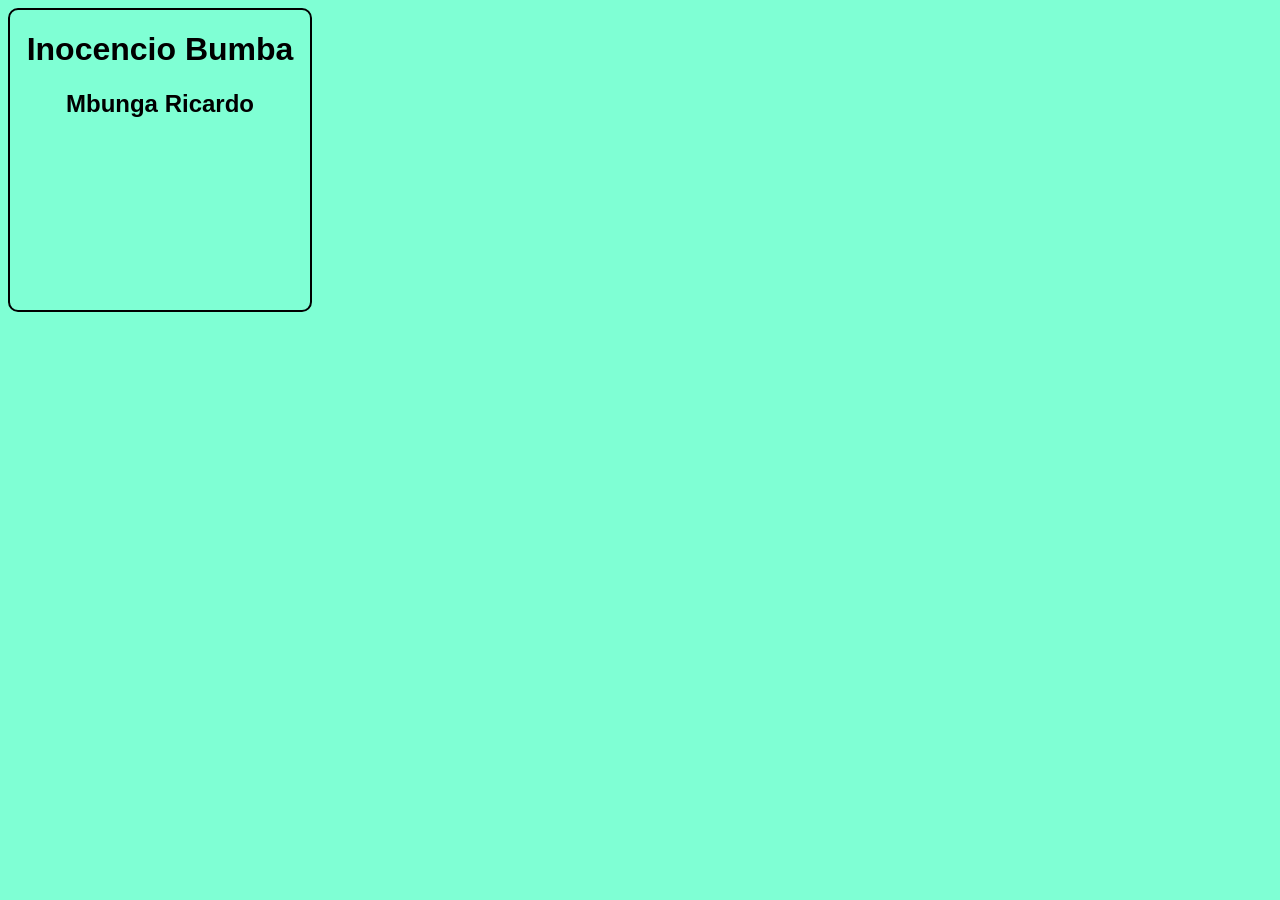
==== index.html @ 8372e93f "Enviar" ====
<!DOCTYPE html>
<html lang="en">
<head>
    <meta charset="UTF-8">
    <meta name="viewport" content="width=device-width, initial-scale=1.0">
    <title>Aula GitHub</title>
</head>
<style>
    body{
        background-color: aquamarine;
        text-align: center;
        height: 300px;
        width: 300px;
        font-family: Arial, Helvetica, sans-serif;
        border: 2px solid black;
        border-radius: 10px;
        
    }
</style>
<body>
    
    <h1>Inocencio Bumba</h1>
    <h2>Mbunga Ricardo</h2>

</body>
</html>
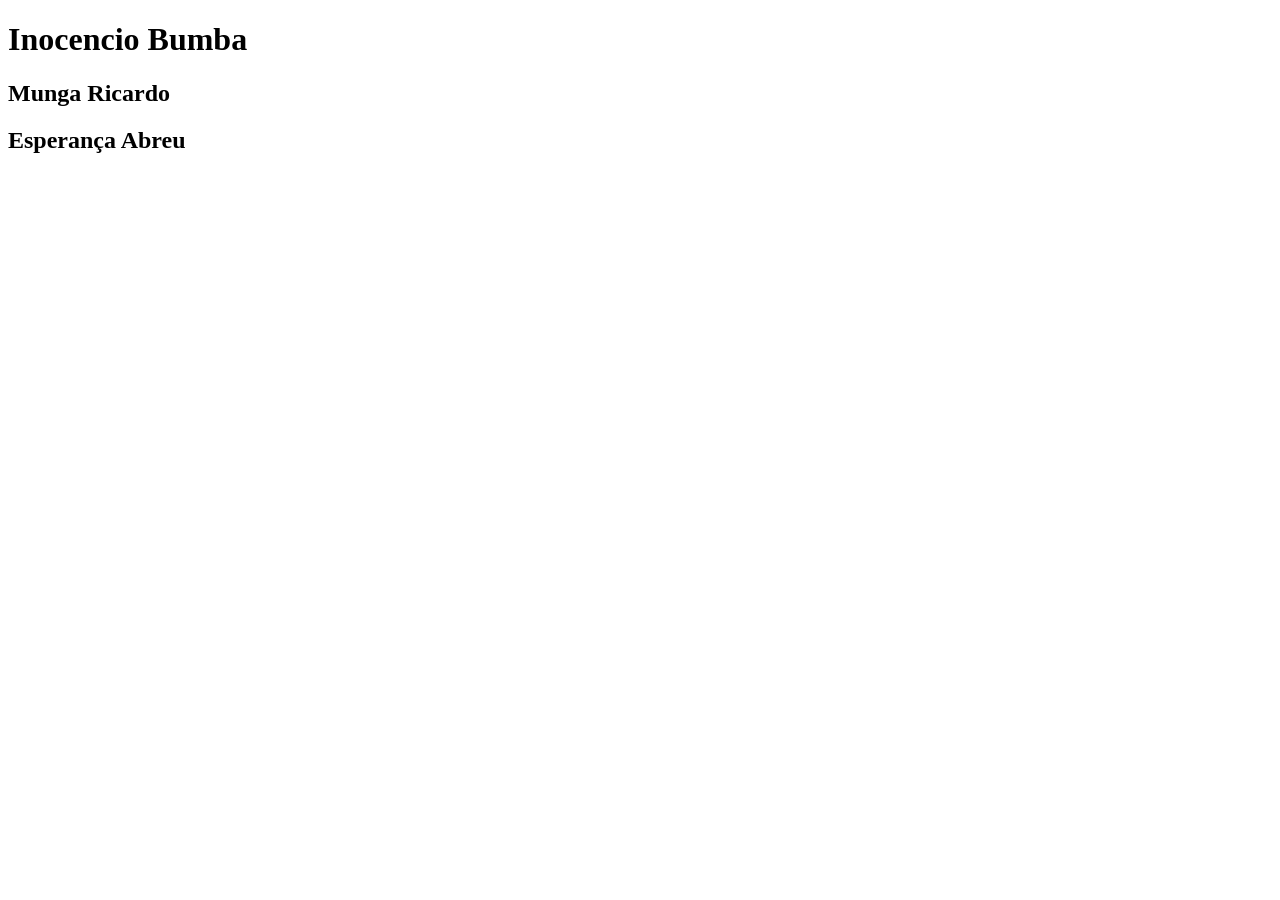
==== commit 000c084d: "yggg" ====
--- a/index.html
+++ b/index.html
@@ -5,22 +5,13 @@
     <meta name="viewport" content="width=device-width, initial-scale=1.0">
     <title>Aula GitHub</title>
 </head>
-<style>
-    body{
-        background-color: aquamarine;
-        text-align: center;
-        height: 300px;
-        width: 300px;
-        font-family: Arial, Helvetica, sans-serif;
-        border: 2px solid black;
-        border-radius: 10px;
-        
-    }
-</style>
 <body>
-    
+    <div class="cabecalho">
+        <div class="log"></div>
     <h1>Inocencio Bumba</h1>
-    <h2>Mbunga Ricardo</h2>
+    <h2>Munga Ricardo</h2>
+    <h2>Esperança Abreu</h2>
+</div>
 
 </body>
 </html>
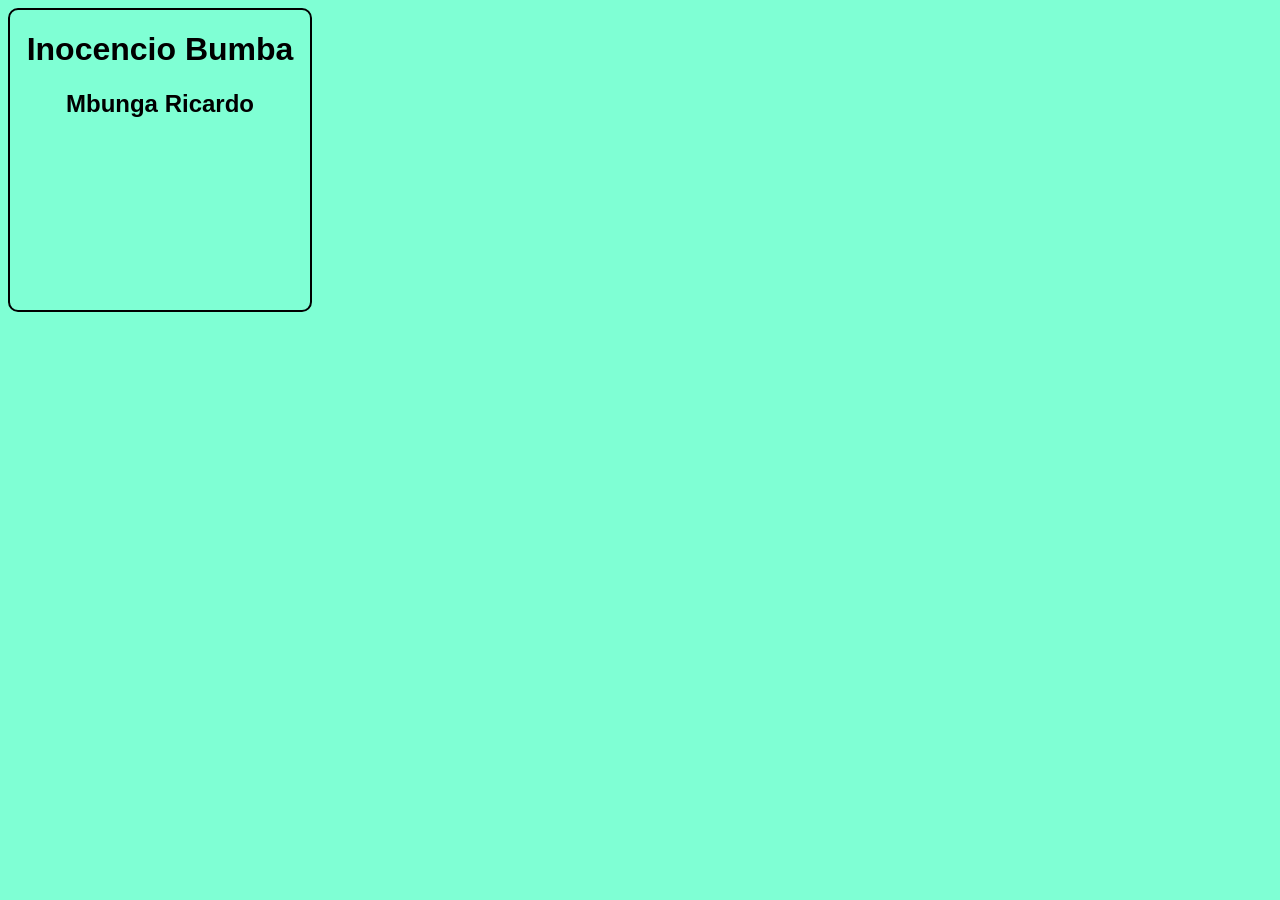
==== commit b78ad3c1: "yggg" ====
--- a/index.html
+++ b/index.html
@@ -5,13 +5,23 @@
     <meta name="viewport" content="width=device-width, initial-scale=1.0">
     <title>Aula GitHub</title>
 </head>
+<style>
+    body{
+        background-color: aquamarine;
+        text-align: center;
+        height: 300px;
+        width: 300px;
+        font-family: Arial, Helvetica, sans-serif;
+        border: 2px solid black;
+        border-radius: 10px;
+        
+    }
+</style>
 <body>
     <div class="cabecalho">
         <div class="log"></div>
     <h1>Inocencio Bumba</h1>
-    <h2>Munga Ricardo</h2>
-    <h2>Esperança Abreu</h2>
-</div>
+    <h2>Mbunga Ricardo</h2>
 
 </body>
 </html>
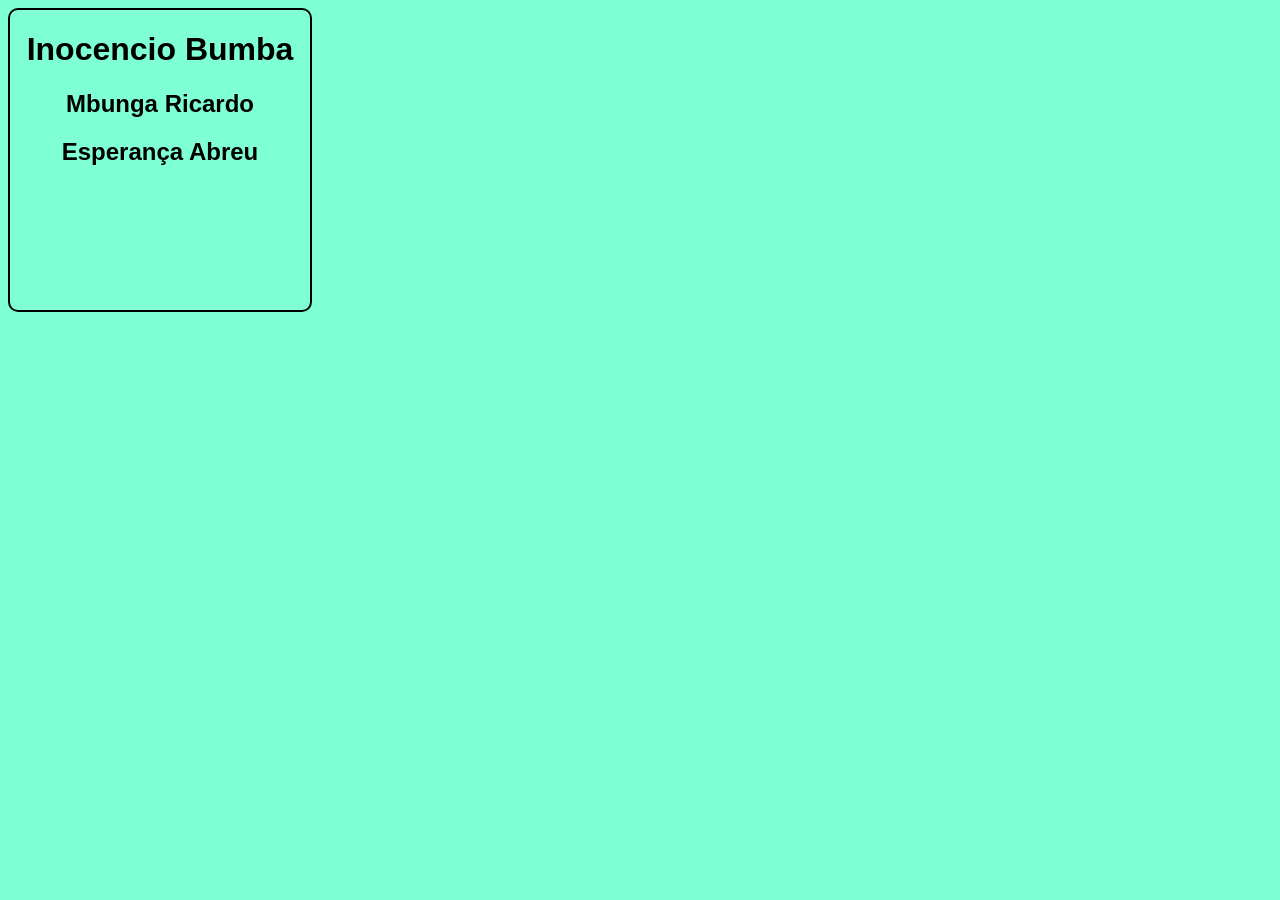
==== commit b6eb8dac: "Adicionei o nome esperança" ====
--- a/index.html
+++ b/index.html
@@ -22,6 +22,8 @@
         <div class="log"></div>
     <h1>Inocencio Bumba</h1>
     <h2>Mbunga Ricardo</h2>
+    <h2>Esperança Abreu</h2>
+    </div>
 
 </body>
 </html>
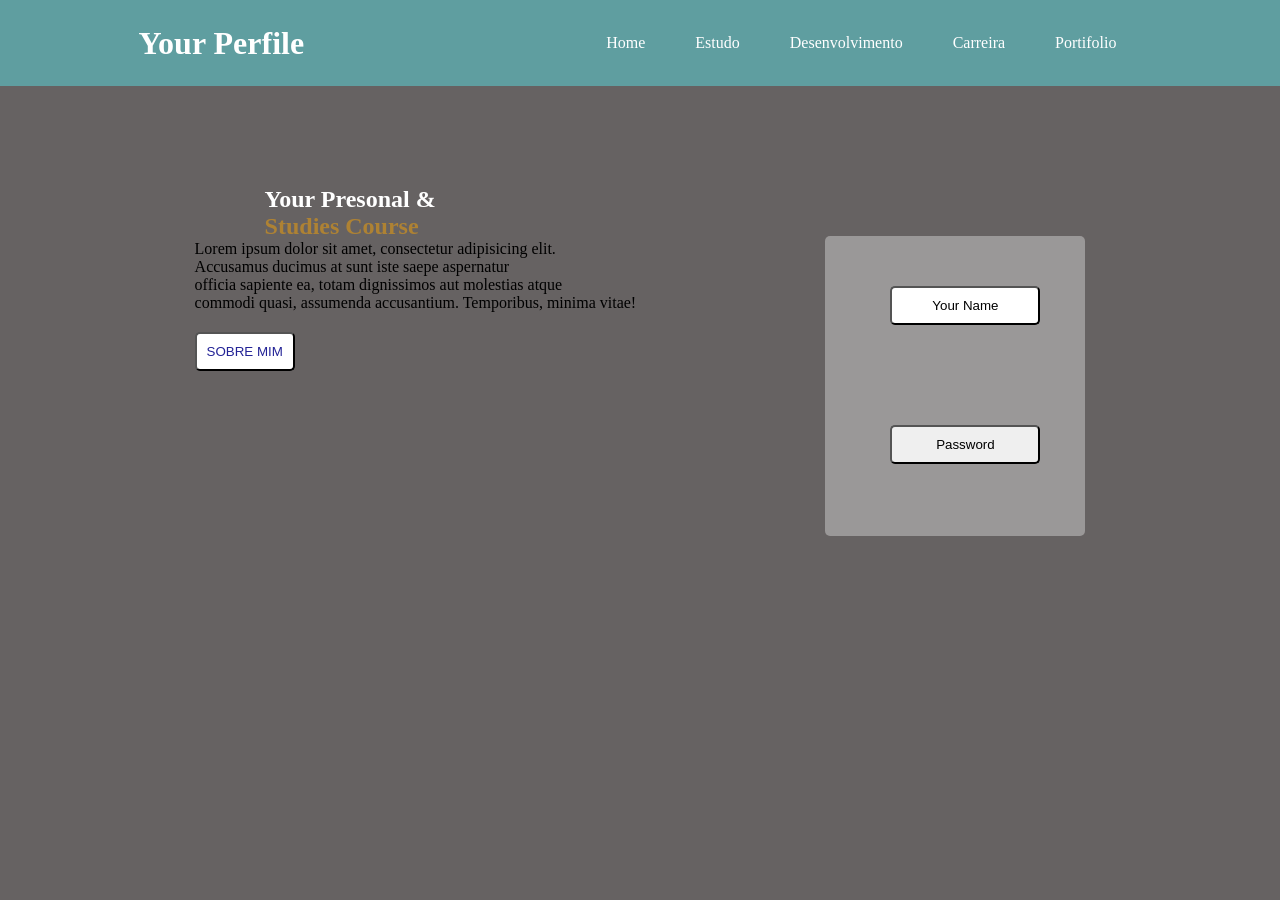
==== commit cdc9e7e1: "Merge a34ab6d1d02b47b5b34978ffa3b2db974381cfec into b6eb8dacf4cffa43c672aa18ffdbc8b2976e8f50" ====
--- a/index.html
+++ b/index.html
@@ -4,26 +4,43 @@
     <meta charset="UTF-8">
     <meta name="viewport" content="width=device-width, initial-scale=1.0">
     <title>Aula GitHub</title>
+      <link rel="stylesheet" href="aula.css">
 </head>
-<style>
-    body{
-        background-color: aquamarine;
-        text-align: center;
-        height: 300px;
-        width: 300px;
-        font-family: Arial, Helvetica, sans-serif;
-        border: 2px solid black;
-        border-radius: 10px;
-        
-    }
-</style>
-<body>
-    <div class="cabecalho">
-        <div class="log"></div>
-    <h1>Inocencio Bumba</h1>
-    <h2>Mbunga Ricardo</h2>
-    <h2>Esperança Abreu</h2>
+
+<header>
+        <h1>Your Perfile</h1>
+        <nav>
+            <a href="#">Home</a>
+            <a href="#">Estudo</a>
+            <a href="#">Desenvolvimento</a>
+            <a href="#">Carreira</a>
+            <a href="#">Portifolio</a>
+        </nav>
+    </header>
+
+    <main class="pai">  
+   <main>
+    <h2>Your Presonal & <br> <strong>Studies Course</strong> </h2>
+    <p>Lorem ipsum dolor sit amet, consectetur adipisicing elit. <br> Accusamus ducimus at sunt iste saepe aspernatur  <br> officia sapiente ea, totam dignissimos aut molestias atque <br> commodi quasi, assumenda accusantium.
+         Temporibus, minima vitae!</p>
+         <input class="Input-Pai" type="submit" name="usuario" value="SOBRE MIM" style="color: rgb(35, 35, 150);">
+   </main>
+
+   <main class="cartao">
+
+    <div class="LOG">
+        <input type="submit" value="Your Name">
     </div>
+
+  
+  <div class="LOGb">  
+  <input type="submit" value="Password">
+</div>
+
+   </main>
+
+</main>
+
 
 </body>
 </html>
--- a/aula.css
+++ b/aula.css
@@ -0,0 +1,108 @@
+*{
+    box-sizing: border-box;
+    margin: 0;
+    padding: 0;
+}
+body{
+    margin: 0;
+    background: rgba(59, 55, 55, 0.781);
+}
+
+header{
+    display: flex;
+    flex-direction:row;
+    justify-content: space-around;
+    align-items: center;
+   background: cadetblue;
+}
+h1{
+    color: white;
+}
+nav{
+    display: flex;
+    flex-direction: row;
+}
+nav a{
+    text-decoration: none;
+    padding: 14px 5px;
+    color: white;
+    margin: 20px;
+   
+}
+nav a:hover{
+    background:gray;
+    font-weight: bold;
+    color: black;
+    
+}
+h2{
+    color: white;
+    margin-left: 170px;
+    margin-top: 100px;
+}
+strong{
+    color: rgba(255, 166, 0, 0.473);
+}
+p{
+    margin-left: 100px;
+}
+.Input-Pai{
+    color: black;
+    background-color:white;
+    border-radius: 5px;
+    padding: 10px;
+    margin-left: 100px;
+    margin-top:20px ;
+}
+.pai{
+    display: flex;
+    flex-direction:row;
+    justify-content: space-around;
+}
+.cartao{
+    background:rgba(255, 255, 255, 0.342);
+    height: 300px;
+    width: 260px;
+    margin-top:150px ;
+    margin-right: 100px;
+    border-radius: 5px;
+
+    display:flex ;
+    flex-direction: column;
+       
+}
+
+.LOG input{
+    background:white;
+    color: black;
+    width: 150px;
+    text-align: center;
+    margin-left: 65px;
+
+     border-radius: 5px;
+    padding: 10px;
+  
+}
+.LOGb{
+  padding-top: 100px;
+  
+}
+
+.LOG {
+     padding-top: 50px;
+}
+.LOGb input{
+    width: 150px;
+    margin-left: 65px;
+         border-radius: 5px;
+    padding: 10px;
+}
+.ipu{
+    color: white;
+}
+.emaa{
+    color:white ;
+    padding-top: 55px;
+  
+}
+
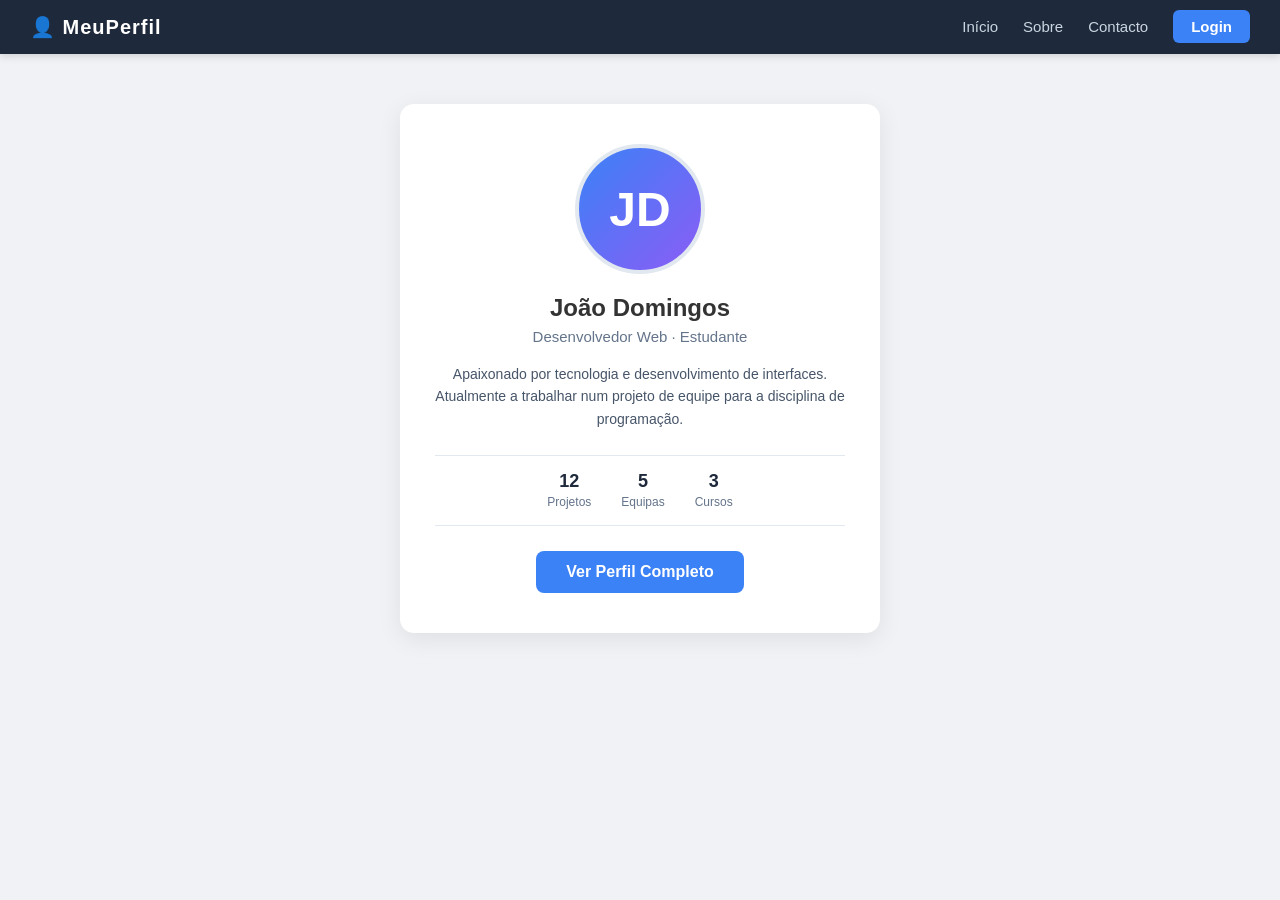
==== commit cc9e73ac: "Craindo o meu perfil" ====
--- a/index.html
+++ b/index.html
@@ -1,46 +1,57 @@
 <!DOCTYPE html>
-<html lang="en">
+<html lang="pt">
 <head>
     <meta charset="UTF-8">
     <meta name="viewport" content="width=device-width, initial-scale=1.0">
-    <title>Aula GitHub</title>
-      <link rel="stylesheet" href="aula.css">
+    <link rel="stylesheet" href="css/style.css">
+    <title>Meu Perfil</title>
 </head>
+<body>
 
-<header>
-        <h1>Your Perfile</h1>
+    <!-- MENU -->
+    <header>
+        <div class="logo">👤 MeuPerfil</div>
         <nav>
-            <a href="#">Home</a>
-            <a href="#">Estudo</a>
-            <a href="#">Desenvolvimento</a>
-            <a href="#">Carreira</a>
-            <a href="#">Portifolio</a>
+            <ul>
+                <li><a href="#">Início</a></li>
+                <li><a href="#">Sobre</a></li>
+                <li><a href="#">Contacto</a></li>
+                <li><a href="#" class="btn-login">Login</a></li>
+            </ul>
         </nav>
     </header>
 
-    <main class="pai">  
-   <main>
-    <h2>Your Presonal & <br> <strong>Studies Course</strong> </h2>
-    <p>Lorem ipsum dolor sit amet, consectetur adipisicing elit. <br> Accusamus ducimus at sunt iste saepe aspernatur  <br> officia sapiente ea, totam dignissimos aut molestias atque <br> commodi quasi, assumenda accusantium.
-         Temporibus, minima vitae!</p>
-         <input class="Input-Pai" type="submit" name="usuario" value="SOBRE MIM" style="color: rgb(35, 35, 150);">
-   </main>
+    <!-- CONTEÚDO / PERFIL -->
+    <main>
+        <section class="card-perfil">
+            <div class="avatar">JD</div>
 
-   <main class="cartao">
+            <h1>João Domingos</h1>
+            <p class="cargo">Desenvolvedor Web · Estudante</p>
 
-    <div class="LOG">
-        <input type="submit" value="Your Name">
-    </div>
+            <p class="bio">
+                Apaixonado por tecnologia e desenvolvimento de interfaces.
+                Atualmente a trabalhar num projeto de equipe para a disciplina de programação.
+            </p>
 
-  
-  <div class="LOGb">  
-  <input type="submit" value="Password">
-</div>
+            <div class="info">
+                <div>
+                    <strong>12</strong>
+                    <span>Projetos</span>
+                </div>
+                <div>
+                    <strong>5</strong>
+                    <span>Equipas</span>
+                </div>
+                <div>
+                    <strong>3</strong>
+                    <span>Cursos</span>
+                </div>
+            </div>
 
-   </main>
-
-</main>
-
+            <a href="#" class="btn-perfil">Ver Perfil Completo</a>
+        </section>
+    </main>
 
 </body>
 </html>
--- a/css/style.css
+++ b/css/style.css
@@ -0,0 +1,165 @@
+  * {
+            margin: 0;
+            padding: 0;
+            box-sizing: border-box;
+            font-family: 'Segoe UI', Tahoma, sans-serif;
+        }
+
+        body {
+            background: #f0f2f5;
+            color: #333;
+            min-height: 100vh;
+        }
+
+        /* ===== MENU ===== */
+        header {
+            background: #1e293b;
+            padding: 15px 30px;
+            display: flex;
+            justify-content: space-between;
+            align-items: center;
+            box-shadow: 0 2px 8px rgba(0,0,0,0.15);
+            position: sticky;
+            top: 0;
+            z-index: 100;
+        }
+
+        .logo {
+            color: #fff;
+            font-size: 20px;
+            font-weight: bold;
+            letter-spacing: 1px;
+        }
+
+        nav ul {
+            display: flex;
+            list-style: none;
+            gap: 25px;
+        }
+
+        nav a {
+            color: #cbd5e1;
+            text-decoration: none;
+            font-size: 15px;
+            transition: color 0.3s;
+        }
+
+        nav a:hover {
+            color: #fff;
+        }
+
+        .btn-login {
+            background: #3b82f6;
+            color: #fff !important;
+            padding: 8px 18px;
+            border-radius: 6px;
+            font-weight: 600;
+            transition: background 0.3s;
+        }
+
+        .btn-login:hover {
+            background: #2563eb;
+        }
+
+        /* ===== PERFIL ===== */
+        main {
+            display: flex;
+            justify-content: center;
+            padding: 50px 20px;
+        }
+
+        .card-perfil {
+            background: #fff;
+            border-radius: 14px;
+            box-shadow: 0 6px 24px rgba(0,0,0,0.08);
+            padding: 40px 35px;
+            max-width: 480px;
+            width: 100%;
+            text-align: center;
+        }
+
+        .avatar {
+            width: 130px;
+            height: 130px;
+            border-radius: 50%;
+            background: linear-gradient(135deg, #3b82f6, #8b5cf6);
+            display: flex;
+            align-items: center;
+            justify-content: center;
+            color: #fff;
+            font-size: 48px;
+            font-weight: bold;
+            margin: 0 auto 20px;
+            border: 4px solid #e2e8f0;
+        }
+
+        .card-perfil h1 {
+            font-size: 24px;
+            margin-bottom: 6px;
+        }
+
+        .cargo {
+            color: #64748b;
+            font-size: 15px;
+            margin-bottom: 18px;
+        }
+
+        .bio {
+            font-size: 14px;
+            color: #475569;
+            line-height: 1.6;
+            margin-bottom: 25px;
+        }
+
+        .info {
+            display: flex;
+            justify-content: center;
+            gap: 30px;
+            margin-bottom: 25px;
+            border-top: 1px solid #e2e8f0;
+            border-bottom: 1px solid #e2e8f0;
+            padding: 15px 0;
+        }
+
+        .info div {
+            text-align: center;
+        }
+
+        .info strong {
+            display: block;
+            font-size: 18px;
+            color: #1e293b;
+        }
+
+        .info span {
+            font-size: 12px;
+            color: #64748b;
+        }
+
+        .btn-perfil {
+            display: inline-block;
+            background: #3b82f6;
+            color: #fff;
+            text-decoration: none;
+            padding: 12px 30px;
+            border-radius: 8px;
+            font-weight: 600;
+            transition: background 0.3s;
+        }
+
+        .btn-perfil:hover {
+            background: #2563eb;
+        }
+
+        /* ===== RESPONSIVO ===== */
+        @media (max-width: 600px) {
+            header {
+                flex-direction: column;
+                gap: 12px;
+            }
+            nav ul {
+                gap: 15px;
+                flex-wrap: wrap;
+                justify-content: center;
+            }
+        }
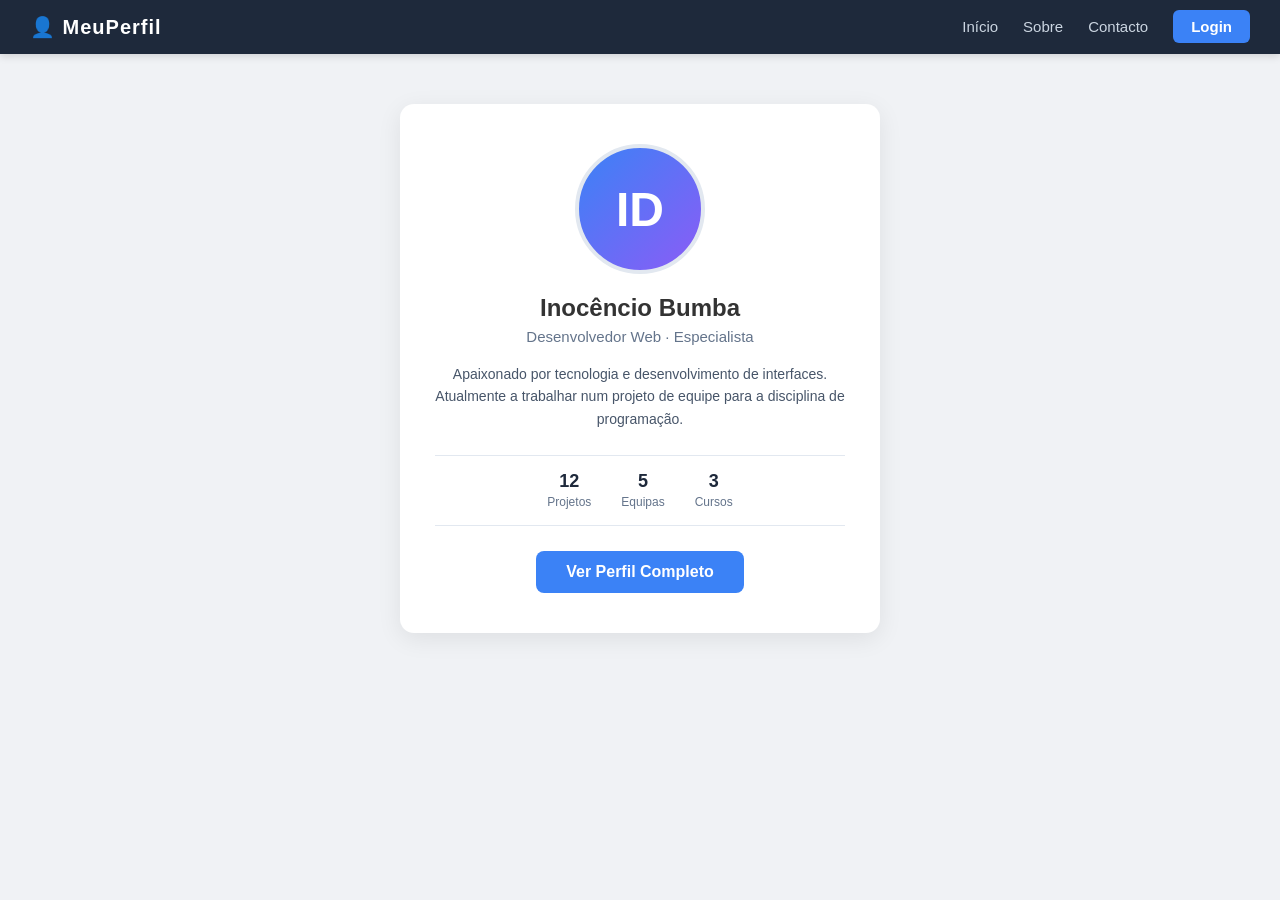
==== commit 94d3384a: "alterando o nome" ====
--- a/index.html
+++ b/index.html
@@ -24,10 +24,10 @@
     <!-- CONTEÚDO / PERFIL -->
     <main>
         <section class="card-perfil">
-            <div class="avatar">JD</div>
+            <div class="avatar">ID</div>
 
-            <h1>João Domingos</h1>
-            <p class="cargo">Desenvolvedor Web · Estudante</p>
+            <h1>Inocêncio Bumba</h1>
+            <p class="cargo">Desenvolvedor Web · Especialista</p>
 
             <p class="bio">
                 Apaixonado por tecnologia e desenvolvimento de interfaces.
